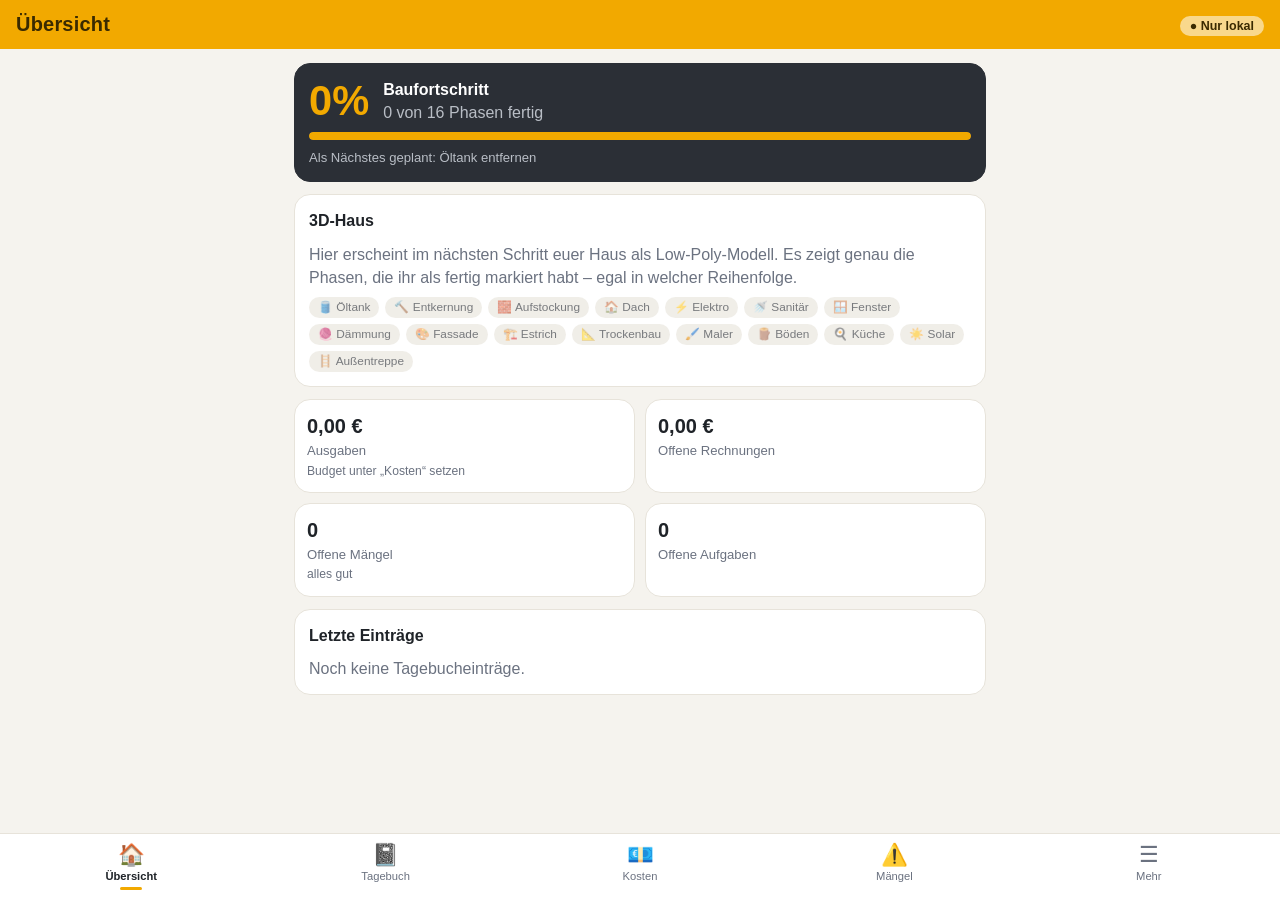
==== index.html @ 5629a8a5 "Add files via upload" ====
<!doctype html>
<html lang="de">
<head>
  <meta charset="utf-8">
  <meta name="viewport" content="width=device-width, initial-scale=1, viewport-fit=cover">
  <title>Bautagebuch</title>
  <meta name="theme-color" content="#f2a900">
  <meta name="description" content="Privates Bautagebuch mit Kosten, Mängeln, Fortschritt und Dokumenten">
  <link rel="manifest" href="manifest.webmanifest">
  <meta name="mobile-web-app-capable" content="yes">
  <meta name="apple-mobile-web-app-capable" content="yes">
  <meta name="apple-mobile-web-app-title" content="Bautagebuch">
  <meta name="apple-mobile-web-app-status-bar-style" content="default">
  <link rel="apple-touch-icon" href="icons/icon-180.png">
  <link rel="icon" type="image/png" href="icons/icon-192.png">
  <link rel="stylesheet" href="css/app.css">
</head>
<body>
  <div id="app"></div>
  <noscript>Diese App braucht JavaScript.</noscript>
  <script type="module" src="js/main.js"></script>
</body>
</html>
---- css/app.css ----
:root {
  --bg: #f5f3ee;
  --card: #ffffff;
  --ink: #1f2328;
  --muted: #6b7280;
  --line: #e7e3da;
  --accent: #f2a900;
  --accent-ink: #3a2a00;
  --dark: #2b2f36;
  --ok: #2e8b57;
  --warn: #c77700;
  --bad: #c0392b;
  --run: #2f6fb5;
  --radius: 16px;
  --tab: 64px;
  color-scheme: light dark;
}
@media (prefers-color-scheme: dark) {
  :root {
    --bg: #17181a;
    --card: #222428;
    --ink: #eceae4;
    --muted: #9aa0a8;
    --line: #34373d;
    --accent-ink: #1b1300;
    --dark: #0f1012;
  }
}
* { box-sizing: border-box; -webkit-tap-highlight-color: transparent; }
html { -webkit-text-size-adjust: 100%; }
body {
  margin: 0;
  background: var(--bg);
  color: var(--ink);
  font: 16px/1.45 -apple-system, BlinkMacSystemFont, "Segoe UI", Roboto, "Helvetica Neue", Arial, sans-serif;
}
h1, h2, h3, p { margin: 0; }
h3 { font-size: 1rem; font-weight: 650; }
button { font: inherit; color: inherit; cursor: pointer; }
a { color: inherit; text-decoration: none; }
.muted { color: var(--muted); }
.small { font-size: .82rem; }
.center { text-align: center; }

/* Rahmen */
.topbar {
  position: sticky; top: 0; z-index: 10;
  display: flex; align-items: center; justify-content: space-between; gap: 12px;
  padding: calc(env(safe-area-inset-top) + 10px) 16px 10px;
  background: var(--accent); color: var(--accent-ink);
}
.topbar h1 { font-size: 1.25rem; font-weight: 750; letter-spacing: .2px; }
.sync-btn { background: transparent; border: 0; padding: 0; }
main { max-width: 720px; margin: 0 auto; padding: 14px 14px calc(var(--tab) + env(safe-area-inset-bottom) + 90px); }
.view { display: flex; flex-direction: column; gap: 12px; }
.tabbar {
  position: fixed; left: 0; right: 0; bottom: 0; z-index: 10;
  display: flex; justify-content: space-around;
  padding: 6px 4px calc(env(safe-area-inset-bottom) + 6px);
  background: var(--card); border-top: 1px solid var(--line);
}
.tabbar a, .tabbar button {
  flex: 1; display: flex; flex-direction: column; align-items: center; gap: 2px;
  background: none; border: 0; font-size: .7rem; color: var(--muted); padding: 4px 0; border-radius: 10px;
}
.tabbar .ic { font-size: 1.35rem; line-height: 1; }
.tabbar .on { color: var(--ink); font-weight: 650; }
.tabbar .on .ic { filter: none; }
.tabbar .on::after { content: ""; width: 22px; height: 3px; border-radius: 3px; background: var(--accent); margin-top: 1px; }

/* Karten */
.card { background: var(--card); border: 1px solid var(--line); border-radius: var(--radius); padding: 14px; display: flex; flex-direction: column; gap: 8px; }
.card h3 { margin-bottom: 2px; }
.entry { cursor: pointer; }
.entry-top, .split { display: flex; justify-content: space-between; align-items: center; gap: 10px; }
.split h3 { flex: 1; }
.amount { white-space: nowrap; }
.clamp { display: -webkit-box; -webkit-line-clamp: 3; -webkit-box-orient: vertical; overflow: hidden; white-space: pre-line; }
.line { display: flex; justify-content: space-between; gap: 10px; padding: 6px 0; border-top: 1px solid var(--line); }
.line:first-of-type { border-top: 0; }
.hero { background: var(--dark); color: #fff; border-color: var(--dark); }
.hero .muted { color: #b9bec6; }
.hero-top { display: flex; align-items: center; gap: 14px; }
.pct { font-size: 2.6rem; font-weight: 800; color: var(--accent); line-height: 1; }
.hero-t { font-weight: 650; }

/* Fortschrittsbalken */
.bar { height: 8px; border-radius: 8px; background: var(--line); overflow: hidden; }
.bar > div { height: 100%; background: var(--accent); border-radius: 8px; transition: width .3s; }
.hero .bar { background: #4a4f58; }
.brow { display: grid; grid-template-columns: 1fr auto; gap: 2px 10px; }
.brow .bar { grid-column: 1 / -1; height: 6px; }

/* Chips und Pillen */
.chips { display: flex; flex-wrap: wrap; gap: 6px; }
.chip { display: inline-block; padding: 2px 9px; border-radius: 99px; font-size: .74rem; background: var(--line); color: var(--ink); white-space: nowrap; }
.chip.done, .cs-bezahlt, .ds-behoben, .ds-abgenommen, .phs-fertig { background: #dff1e6; color: #1e6b41; }
.chip.run, .phs-laeuft, .cs-offen, .ds-klaerung { background: #dce9f7; color: #1f4f85; }
.cs-angebot { background: #efe7d2; color: #6b5200; }
.ds-offen { background: #fadfdb; color: #9b2b1f; }
.chip.dim { opacity: .6; }
.hero .chip.run { background: #1d3550; color: #cfe3fa; }
@media (prefers-color-scheme: dark) {
  .chip.done, .cs-bezahlt, .ds-behoben, .ds-abgenommen, .phs-fertig { background: #1f3a2b; color: #9fdcb9; }
  .chip.run, .phs-laeuft, .cs-offen, .ds-klaerung { background: #1d3550; color: #b9d7f5; }
  .cs-angebot { background: #3b3320; color: #e7d391; }
  .ds-offen { background: #4a2420; color: #f5b5ac; }
}
.pills { display: flex; gap: 8px; overflow-x: auto; padding-bottom: 2px; scrollbar-width: none; }
.pills::-webkit-scrollbar { display: none; }
.pill { border: 1px solid var(--line); background: var(--card); border-radius: 99px; padding: 6px 14px; white-space: nowrap; font-size: .9rem; }
.pill.on { background: var(--ink); color: var(--bg); border-color: var(--ink); }
.seg { display: flex; gap: 8px; }
.seg .pill { flex: 1; }

/* Kennzahlen */
.stats { display: grid; grid-template-columns: 1fr 1fr; gap: 10px; }
.stat { background: var(--card); border: 1px solid var(--line); border-radius: var(--radius); padding: 12px; text-align: left; }
.stat-v { font-size: 1.25rem; font-weight: 750; }
.stat-l { color: var(--muted); font-size: .82rem; }
.stat-s { font-size: .76rem; color: var(--muted); margin-top: 2px; }
.stat.warn .stat-v { color: var(--warn); }
.stat.bad .stat-v, .stat.bad .stat-s { color: var(--bad); }
.btn-stat { cursor: pointer; }

/* Filter */
.filters { display: grid; grid-template-columns: 1fr 1fr; gap: 10px; }

/* Formulare */
input, select, textarea {
  width: 100%; font: inherit; color: var(--ink); background: var(--bg);
  border: 1px solid var(--line); border-radius: 12px; padding: 10px 12px; min-height: 44px;
}
textarea { resize: vertical; }
input[type="checkbox"] { width: 22px; height: 22px; min-height: 0; accent-color: var(--accent); }
input[type="range"] { padding: 0; accent-color: var(--accent); }
.field { display: flex; flex-direction: column; gap: 4px; }
.lbl { font-size: .8rem; color: var(--muted); font-weight: 600; }
.hint { font-size: .78rem; color: var(--muted); }
.btn { border: 1px solid var(--line); background: var(--card); border-radius: 12px; padding: 10px 14px; min-height: 44px; font-weight: 600; }
.btn.primary { background: var(--accent); border-color: var(--accent); color: var(--accent-ink); }
.btn.danger { color: var(--bad); border-color: var(--bad); background: transparent; }
.btn.block { width: 100%; margin-top: 6px; }
.btn-text { background: none; border: 0; padding: 8px; color: var(--ink); }
.btn-text.strong { font-weight: 750; }
.row { display: flex; gap: 8px; }
.row > * { flex: 1; }
.note { background: #fff4d6; color: #5c4300; border-radius: 12px; padding: 10px 12px; font-size: .9rem; }
.note.warn { background: #fde7c8; }
@media (prefers-color-scheme: dark) { .note { background: #3a3220; color: #f0d98f; } .note.warn { background: #3f2c14; color: #f2c78a; } }

/* Dialog / Sheet */
dialog { border: 0; padding: 0; color: var(--ink); background: var(--bg); }
dialog::backdrop { background: rgba(0, 0, 0, .45); }
dialog.sheet { width: 100%; max-width: 560px; height: 100%; max-height: 100%; margin: 0 auto; border-radius: 0; }
@media (min-width: 640px) { dialog.sheet { height: auto; max-height: 90vh; margin: 5vh auto; border-radius: var(--radius); } }
.sheet-form { display: flex; flex-direction: column; height: 100%; max-height: inherit; }
.sheet-head {
  display: grid; grid-template-columns: 1fr auto 1fr; align-items: center; gap: 6px;
  padding: calc(env(safe-area-inset-top) + 6px) 8px 6px; background: var(--card); border-bottom: 1px solid var(--line);
}
.sheet-head h2 { font-size: 1rem; text-align: center; }
.sheet-head .btn-text:first-child { justify-self: start; }
.sheet-head .btn-text:last-child, .sheet-head span:last-child { justify-self: end; }
.sheet-body { padding: 14px; overflow-y: auto; display: flex; flex-direction: column; gap: 12px; flex: 1; padding-bottom: calc(env(safe-area-inset-bottom) + 24px); }
dialog.more { max-width: 420px; height: auto; margin: auto auto 0; border-radius: var(--radius) var(--radius) 0 0; }
.more-item { display: flex; gap: 12px; align-items: center; padding: 14px 6px; border-bottom: 1px solid var(--line); font-size: 1.05rem; }

/* Fotos */
.thumbs { display: flex; flex-wrap: wrap; gap: 8px; }
.thumb { position: relative; width: 84px; height: 84px; border-radius: 12px; overflow: hidden; background: var(--line); cursor: zoom-in; }
.thumbs.small .thumb { width: 64px; height: 64px; border-radius: 10px; }
.thumb-img { width: 100%; height: 100%; object-fit: cover; display: block; min-height: 0; padding: 0; border: 0; border-radius: 0; }
.thumb-img.missing { background: repeating-linear-gradient(45deg, var(--line), var(--line) 6px, transparent 6px, transparent 12px); }
.thumb .x { position: absolute; top: 3px; right: 3px; width: 24px; height: 24px; border-radius: 50%; border: 0; background: rgba(0, 0, 0, .65); color: #fff; line-height: 1; font-size: 1rem; }
.photofield { display: flex; flex-direction: column; gap: 8px; }
dialog.lightbox { width: 100vw; height: 100vh; max-width: none; max-height: none; background: #000; display: flex; align-items: center; justify-content: center; }
dialog.lightbox[open] { display: flex; }
.lightbox img { max-width: 100%; max-height: 100%; object-fit: contain; }
.lb-close { position: absolute; top: calc(env(safe-area-inset-top) + 12px); right: 14px; width: 40px; height: 40px; border-radius: 50%; border: 0; background: rgba(255, 255, 255, .2); color: #fff; font-size: 1.5rem; }

/* Aufgaben, Planung, Dokumente */
.quickadd { display: flex; gap: 8px; }
.todo { display: flex; gap: 12px; align-items: flex-start; padding: 10px 0; border-top: 1px solid var(--line); }
.todo:first-child { border-top: 0; }
.todo.done .todo-t { text-decoration: line-through; opacity: .55; }
.todo-t { flex: 1; cursor: pointer; }
.phase { flex-direction: row; align-items: center; gap: 10px; }
.phase-main { flex: 1; display: flex; flex-direction: column; gap: 6px; cursor: pointer; min-width: 0; }
.ps-fertig { opacity: .85; }
.movers { display: flex; flex-direction: column; gap: 4px; }
.mv { width: 36px; height: 32px; border: 1px solid var(--line); background: var(--bg); border-radius: 9px; font-size: .75rem; }
.mv:disabled { opacity: .3; }
.doc { display: flex; align-items: center; gap: 12px; padding: 10px 0; border-top: 1px solid var(--line); }
.doc:first-child { border-top: 0; }
.doc-i { font-size: 1.6rem; cursor: pointer; }
.doc-t { flex: 1; min-width: 0; cursor: pointer; overflow-wrap: anywhere; }

/* Sonstiges */
.fab {
  position: fixed; right: 18px; bottom: calc(var(--tab) + env(safe-area-inset-bottom) + 18px); z-index: 9;
  width: 58px; height: 58px; border-radius: 50%; border: 0; font-size: 2rem; line-height: 1;
  background: var(--accent); color: var(--accent-ink); box-shadow: 0 6px 18px rgba(0, 0, 0, .28);
}
.empty { text-align: center; padding: 40px 20px; display: flex; flex-direction: column; gap: 6px; align-items: center; }
.empty-i { font-size: 2.4rem; }
.sync { font-size: .78rem; font-weight: 650; padding: 3px 10px; border-radius: 99px; background: rgba(255, 255, 255, .55); color: #3a2a00; white-space: nowrap; }
.card .sync { background: var(--line); color: var(--ink); }
.sync.ok { color: #1e6b41; } .sync.warn { color: #8a5200; } .sync.bad { color: #9b2b1f; }
.syncline { display: flex; gap: 10px; align-items: center; flex-wrap: wrap; }
.toast {
  position: fixed; left: 50%; transform: translateX(-50%); bottom: calc(var(--tab) + env(safe-area-inset-bottom) + 84px);
  max-width: min(92vw, 520px); z-index: 100; background: #202124; color: #fff; padding: 10px 16px; border-radius: 12px; font-size: .92rem;
  box-shadow: 0 6px 20px rgba(0, 0, 0, .35);
}
dialog[open] ~ .toast { bottom: 24px; }
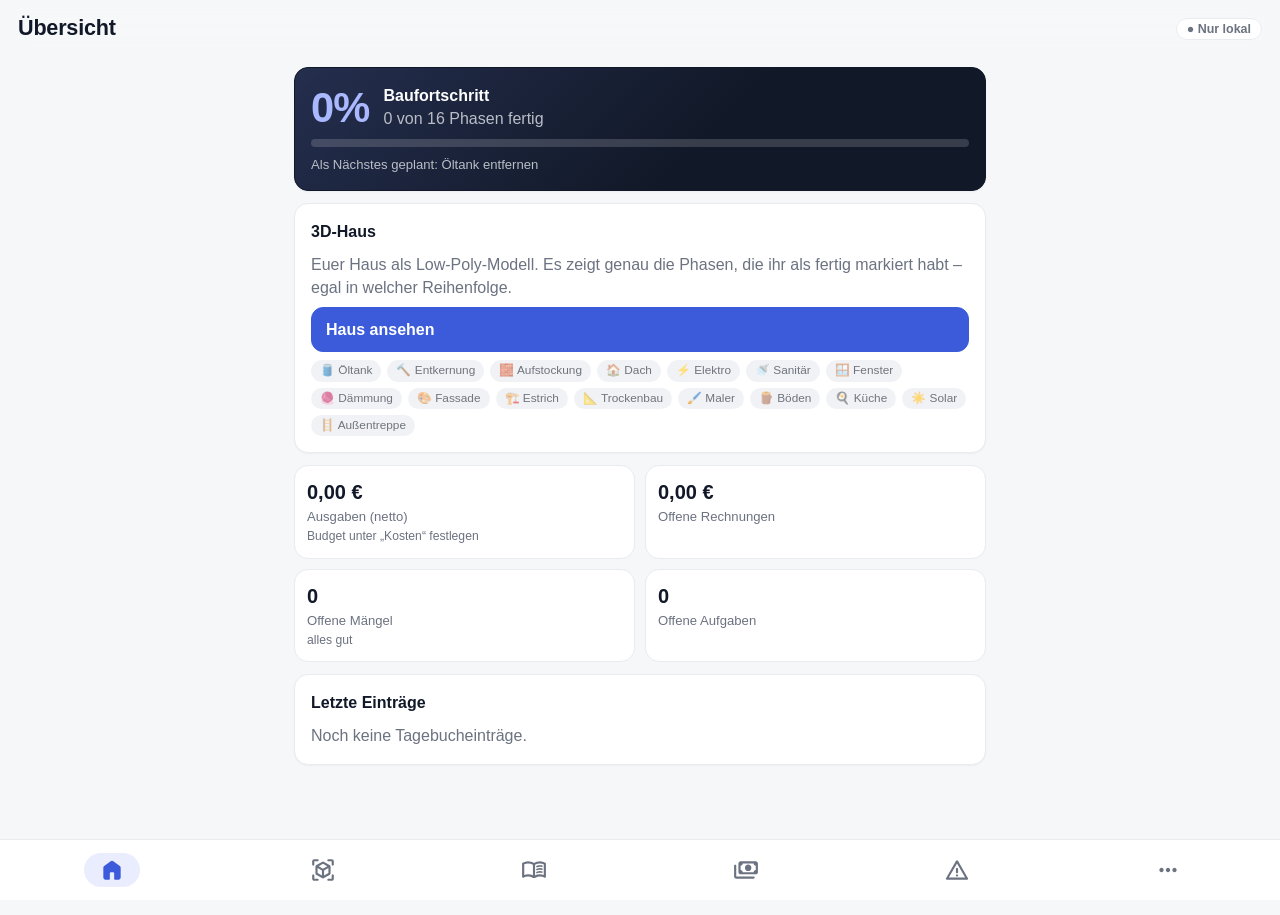
==== commit 58626cf4: "Budget in Teilen, Förderungen bei Rechnungen, neue Gewerke, Material-Icons in der Tab-Leiste, cleane" ====
--- a/index.html
+++ b/index.html
@@ -4,7 +4,7 @@
   <meta charset="utf-8">
   <meta name="viewport" content="width=device-width, initial-scale=1, viewport-fit=cover">
   <title>Bautagebuch</title>
-  <meta name="theme-color" content="#f2a900">
+  <meta name="theme-color" content="#f6f7f9">
   <meta name="description" content="Privates Bautagebuch mit Kosten, Mängeln, Fortschritt und Dokumenten">
   <link rel="manifest" href="manifest.webmanifest">
   <meta name="mobile-web-app-capable" content="yes">
--- a/css/app.css
+++ b/css/app.css
@@ -1,30 +1,56 @@
 :root {
-  --bg: #f5f3ee;
+  --bg: #f6f7f9;
   --card: #ffffff;
-  --ink: #1f2328;
+  --ink: #111827;
   --muted: #6b7280;
-  --line: #e7e3da;
-  --accent: #f2a900;
-  --accent-ink: #3a2a00;
-  --dark: #2b2f36;
-  --ok: #2e8b57;
-  --warn: #c77700;
-  --bad: #c0392b;
-  --run: #2f6fb5;
-  --radius: 16px;
-  --tab: 64px;
-  color-scheme: light dark;
+  --line: #e9ebef;
+  --accent: #3b5bdb;
+  --accent-ink: #ffffff;
+  --accent-soft: #e9edfd;
+  --dark: #111827;
+  --ok: #1f9d63;
+  --warn: #b7791f;
+  --bad: #d64545;
+  --run: #3b5bdb;
+  --chip-done-bg: #e3f5ec; --chip-done-fg: #17744a;
+  --chip-run-bg: #e9edfd;  --chip-run-fg: #2c47b5;
+  --chip-offer-bg: #f1f2f5; --chip-offer-fg: #4b5563;
+  --chip-bad-bg: #fde8e8;  --chip-bad-fg: #a63232;
+  --chip-sub-bg: #fdf3dc; --chip-sub-fg: #8a5a0b;
+  --note-bg: #eef1fd; --note-fg: #2c3a7a;
+  --note-warn-bg: #fdf3dc; --note-warn-fg: #6b4a0b;
+  --ok-ink: #17744a; --warn-ink: #8a5a0b; --bad-ink: #a63232;
+  --radius: 14px;
+  --tab: 60px;
+  color-scheme: light;
 }
 @media (prefers-color-scheme: dark) {
-  :root {
-    --bg: #17181a;
-    --card: #222428;
-    --ink: #eceae4;
-    --muted: #9aa0a8;
-    --line: #34373d;
-    --accent-ink: #1b1300;
-    --dark: #0f1012;
+  :root:not([data-theme="light"]) {
+    --bg: #0d0f14; --card: #161a21; --ink: #eceff4; --muted: #8b93a1; --line: #242934;
+    --accent: #7c93ff; --accent-ink: #0b1020; --accent-soft: #1d2440; --dark: #0a0c10;
+    --chip-done-bg: #17342a; --chip-done-fg: #8fdcb4;
+    --chip-run-bg: #1d2440;  --chip-run-fg: #b6c3ff;
+    --chip-offer-bg: #232833; --chip-offer-fg: #b4bcc9;
+    --chip-bad-bg: #3a1f22;  --chip-bad-fg: #f3a9a9;
+    --chip-sub-bg: #382d16; --chip-sub-fg: #f1cf8b;
+    --note-bg: #1d2440; --note-fg: #c4cffb;
+    --note-warn-bg: #382d16; --note-warn-fg: #f1cf8b;
+    --ok-ink: #8fdcb4; --warn-ink: #f1cf8b; --bad-ink: #f3a9a9;
+    color-scheme: dark;
   }
+}
+:root[data-theme="dark"] {
+  --bg: #0d0f14; --card: #161a21; --ink: #eceff4; --muted: #8b93a1; --line: #242934;
+  --accent: #7c93ff; --accent-ink: #0b1020; --accent-soft: #1d2440; --dark: #0a0c10;
+  --chip-done-bg: #17342a; --chip-done-fg: #8fdcb4;
+  --chip-run-bg: #1d2440;  --chip-run-fg: #b6c3ff;
+  --chip-offer-bg: #232833; --chip-offer-fg: #b4bcc9;
+  --chip-bad-bg: #3a1f22;  --chip-bad-fg: #f3a9a9;
+  --chip-sub-bg: #382d16; --chip-sub-fg: #f1cf8b;
+  --note-bg: #1d2440; --note-fg: #c4cffb;
+  --note-warn-bg: #382d16; --note-warn-fg: #f1cf8b;
+  --ok-ink: #8fdcb4; --warn-ink: #f1cf8b; --bad-ink: #f3a9a9;
+  color-scheme: dark;
 }
 * { box-sizing: border-box; -webkit-tap-highlight-color: transparent; }
 html { -webkit-text-size-adjust: 100%; }
@@ -46,30 +72,35 @@
 .topbar {
   position: sticky; top: 0; z-index: 10;
   display: flex; align-items: center; justify-content: space-between; gap: 12px;
-  padding: calc(env(safe-area-inset-top) + 10px) 16px 10px;
-  background: var(--accent); color: var(--accent-ink);
-}
-.topbar h1 { font-size: 1.25rem; font-weight: 750; letter-spacing: .2px; }
+  padding: calc(env(safe-area-inset-top) + 12px) 18px 10px;
+  background: color-mix(in srgb, var(--bg) 88%, transparent); color: var(--ink);
+  -webkit-backdrop-filter: saturate(1.4) blur(14px); backdrop-filter: saturate(1.4) blur(14px);
+}
+.topbar h1 { font-size: 1.35rem; font-weight: 700; letter-spacing: -.01em; }
 .sync-btn { background: transparent; border: 0; padding: 0; }
 main { max-width: 720px; margin: 0 auto; padding: 14px 14px calc(var(--tab) + env(safe-area-inset-bottom) + 90px); }
 .view { display: flex; flex-direction: column; gap: 12px; }
 .tabbar {
   position: fixed; left: 0; right: 0; bottom: 0; z-index: 10;
   display: flex; justify-content: space-around;
-  padding: 6px 4px calc(env(safe-area-inset-bottom) + 6px);
-  background: var(--card); border-top: 1px solid var(--line);
+  padding: 6px 6px calc(env(safe-area-inset-bottom) + 6px);
+  background: color-mix(in srgb, var(--card) 92%, transparent); border-top: 1px solid var(--line);
+  -webkit-backdrop-filter: saturate(1.4) blur(14px); backdrop-filter: saturate(1.4) blur(14px);
 }
 .tabbar a, .tabbar button {
-  flex: 1; display: flex; flex-direction: column; align-items: center; gap: 2px;
-  background: none; border: 0; font-size: .7rem; color: var(--muted); padding: 4px 0; border-radius: 10px;
-}
-.tabbar .ic { font-size: 1.35rem; line-height: 1; }
-.tabbar .on { color: var(--ink); font-weight: 650; }
-.tabbar .on .ic { filter: none; }
-.tabbar .on::after { content: ""; width: 22px; height: 3px; border-radius: 3px; background: var(--accent); margin-top: 1px; }
+  flex: 1; display: flex; align-items: center; justify-content: center;
+  background: none; border: 0; color: var(--muted); padding: 2px 0; min-height: 48px;
+}
+.tabbar .ic { display: grid; place-items: center; width: 56px; height: 34px; border-radius: 99px; transition: background .15s, color .15s; }
+.tabbar .mi { display: block; }
+.tabbar .on { color: var(--accent); }
+.tabbar .on .ic { background: var(--accent-soft); }
+.mi { flex: none; }
+.more-item .mi { color: var(--muted); }
+[hidden] { display: none !important; }
 
 /* Karten */
-.card { background: var(--card); border: 1px solid var(--line); border-radius: var(--radius); padding: 14px; display: flex; flex-direction: column; gap: 8px; }
+.card { background: var(--card); border: 1px solid var(--line); border-radius: var(--radius); padding: 16px; display: flex; flex-direction: column; gap: 8px; box-shadow: 0 1px 2px rgba(16, 24, 40, .04); }
 .card h3 { margin-bottom: 2px; }
 .entry { cursor: pointer; }
 .entry-top, .split { display: flex; justify-content: space-between; align-items: center; gap: 10px; }
@@ -78,34 +109,30 @@
 .clamp { display: -webkit-box; -webkit-line-clamp: 3; -webkit-box-orient: vertical; overflow: hidden; white-space: pre-line; }
 .line { display: flex; justify-content: space-between; gap: 10px; padding: 6px 0; border-top: 1px solid var(--line); }
 .line:first-of-type { border-top: 0; }
-.hero { background: var(--dark); color: #fff; border-color: var(--dark); }
+.hero { background: var(--dark); color: #fff; border-color: var(--dark); background-image: linear-gradient(135deg, rgba(124, 147, 255, .18), transparent 60%); }
 .hero .muted { color: #b9bec6; }
 .hero-top { display: flex; align-items: center; gap: 14px; }
-.pct { font-size: 2.6rem; font-weight: 800; color: var(--accent); line-height: 1; }
+.pct { font-size: 2.6rem; font-weight: 700; color: #aab9ff; line-height: 1; letter-spacing: -.02em; }
 .hero-t { font-weight: 650; }
 
 /* Fortschrittsbalken */
 .bar { height: 8px; border-radius: 8px; background: var(--line); overflow: hidden; }
 .bar > div { height: 100%; background: var(--accent); border-radius: 8px; transition: width .3s; }
-.hero .bar { background: #4a4f58; }
+.hero .bar { background: rgba(255, 255, 255, .16); }
+.hero .bar > div { background: #aab9ff; }
 .brow { display: grid; grid-template-columns: 1fr auto; gap: 2px 10px; }
 .brow .bar { grid-column: 1 / -1; height: 6px; }
 
 /* Chips und Pillen */
 .chips { display: flex; flex-wrap: wrap; gap: 6px; }
 .chip { display: inline-block; padding: 2px 9px; border-radius: 99px; font-size: .74rem; background: var(--line); color: var(--ink); white-space: nowrap; }
-.chip.done, .cs-bezahlt, .ds-behoben, .ds-abgenommen, .phs-fertig { background: #dff1e6; color: #1e6b41; }
-.chip.run, .phs-laeuft, .cs-offen, .ds-klaerung { background: #dce9f7; color: #1f4f85; }
-.cs-angebot { background: #efe7d2; color: #6b5200; }
-.ds-offen { background: #fadfdb; color: #9b2b1f; }
+.chip.done, .cs-bezahlt, .ds-behoben, .ds-abgenommen, .phs-fertig { background: var(--chip-done-bg); color: var(--chip-done-fg); }
+.chip.run, .phs-laeuft, .cs-offen, .ds-klaerung { background: var(--chip-run-bg); color: var(--chip-run-fg); }
+.cs-angebot { background: var(--chip-offer-bg); color: var(--chip-offer-fg); }
+.ds-offen { background: var(--chip-bad-bg); color: var(--chip-bad-fg); }
 .chip.dim { opacity: .6; }
-.hero .chip.run { background: #1d3550; color: #cfe3fa; }
-@media (prefers-color-scheme: dark) {
-  .chip.done, .cs-bezahlt, .ds-behoben, .ds-abgenommen, .phs-fertig { background: #1f3a2b; color: #9fdcb9; }
-  .chip.run, .phs-laeuft, .cs-offen, .ds-klaerung { background: #1d3550; color: #b9d7f5; }
-  .cs-angebot { background: #3b3320; color: #e7d391; }
-  .ds-offen { background: #4a2420; color: #f5b5ac; }
-}
+.hero .chip.run { background: rgba(124, 147, 255, .22); color: #d6defd; }
+.chip.sub-open { background: var(--chip-sub-bg); color: var(--chip-sub-fg); }
 .pills { display: flex; gap: 8px; overflow-x: auto; padding-bottom: 2px; scrollbar-width: none; }
 .pills::-webkit-scrollbar { display: none; }
 .pill { border: 1px solid var(--line); background: var(--card); border-radius: 99px; padding: 6px 14px; white-space: nowrap; font-size: .9rem; }
@@ -139,15 +166,19 @@
 .hint { font-size: .78rem; color: var(--muted); }
 .btn { border: 1px solid var(--line); background: var(--card); border-radius: 12px; padding: 10px 14px; min-height: 44px; font-weight: 600; }
 .btn.primary { background: var(--accent); border-color: var(--accent); color: var(--accent-ink); }
+.budget { cursor: pointer; }
+.brows { display: flex; flex-direction: column; gap: 8px; }
+.prow { display: grid; grid-template-columns: 1fr 8.5rem 40px; gap: 8px; align-items: center; }
+.subbox { display: flex; flex-direction: column; gap: 10px; padding: 12px; border-radius: 12px; background: var(--accent-soft); }
+.subbox input { background: var(--card); }
 .btn.danger { color: var(--bad); border-color: var(--bad); background: transparent; }
 .btn.block { width: 100%; margin-top: 6px; }
 .btn-text { background: none; border: 0; padding: 8px; color: var(--ink); }
 .btn-text.strong { font-weight: 750; }
 .row { display: flex; gap: 8px; }
 .row > * { flex: 1; }
-.note { background: #fff4d6; color: #5c4300; border-radius: 12px; padding: 10px 12px; font-size: .9rem; }
-.note.warn { background: #fde7c8; }
-@media (prefers-color-scheme: dark) { .note { background: #3a3220; color: #f0d98f; } .note.warn { background: #3f2c14; color: #f2c78a; } }
+.note { background: var(--note-bg); color: var(--note-fg); border-radius: 12px; padding: 10px 12px; font-size: .9rem; }
+.note.warn { background: var(--note-warn-bg); color: var(--note-warn-fg); }
 
 /* Dialog / Sheet */
 dialog { border: 0; padding: 0; color: var(--ink); background: var(--bg); }
@@ -199,14 +230,16 @@
 /* Sonstiges */
 .fab {
   position: fixed; right: 18px; bottom: calc(var(--tab) + env(safe-area-inset-bottom) + 18px); z-index: 9;
-  width: 58px; height: 58px; border-radius: 50%; border: 0; font-size: 2rem; line-height: 1;
-  background: var(--accent); color: var(--accent-ink); box-shadow: 0 6px 18px rgba(0, 0, 0, .28);
+  width: 56px; height: 56px; border-radius: 18px; border: 0; display: grid; place-items: center;
+  background: var(--accent); color: var(--accent-ink); box-shadow: 0 8px 22px rgba(59, 91, 219, .35);
 }
 .empty { text-align: center; padding: 40px 20px; display: flex; flex-direction: column; gap: 6px; align-items: center; }
 .empty-i { font-size: 2.4rem; }
-.sync { font-size: .78rem; font-weight: 650; padding: 3px 10px; border-radius: 99px; background: rgba(255, 255, 255, .55); color: #3a2a00; white-space: nowrap; }
+.sync { font-size: .78rem; font-weight: 650; padding: 3px 10px; border-radius: 99px; white-space: nowrap; }
+.topbar .sync { background: var(--card); border: 1px solid var(--line); color: var(--muted); }
+.topbar .sync.ok { color: var(--ok-ink); } .topbar .sync.warn { color: var(--warn-ink); } .topbar .sync.bad { color: var(--bad-ink); }
 .card .sync { background: var(--line); color: var(--ink); }
-.sync.ok { color: #1e6b41; } .sync.warn { color: #8a5200; } .sync.bad { color: #9b2b1f; }
+.card .sync.ok { color: var(--ok-ink); } .card .sync.warn { color: var(--warn-ink); } .card .sync.bad { color: var(--bad-ink); }
 .syncline { display: flex; gap: 10px; align-items: center; flex-wrap: wrap; }
 .toast {
   position: fixed; left: 50%; transform: translateX(-50%); bottom: calc(var(--tab) + env(safe-area-inset-bottom) + 84px);
@@ -214,3 +247,24 @@
   box-shadow: 0 6px 20px rgba(0, 0, 0, .35);
 }
 dialog[open] ~ .toast { bottom: 24px; }
+
+/* ---------- Haus (3D) ---------- */
+.haus-card { padding: 10px; }
+.haus-bar { display: flex; gap: 8px; align-items: center; justify-content: space-between; margin-bottom: 8px; }
+.hsegs { display: flex; gap: 4px; background: var(--line); border-radius: 12px; padding: 3px; }
+.hsegs.floors { margin-bottom: 8px; overflow-x: auto; }
+.hseg { border: 0; background: transparent; color: var(--ink); border-radius: 9px; padding: 9px 14px; min-height: 40px; font-weight: 650; flex: 1 0 auto; }
+.hseg.on { background: var(--card); box-shadow: 0 1px 3px rgba(0,0,0,.18); }
+.haus-stage { position: relative; border-radius: 14px; overflow: hidden; background: #cfe6f5; }
+.haus-canvas { display: block; width: 100%; height: min(66vh, 560px); min-height: 340px; touch-action: none; }
+.haus-fail { position: absolute; inset: 0; display: grid; place-items: center; padding: 20px; text-align: center; background: var(--card); }
+.haus-status { min-height: 20px; padding: 6px 2px 0; }
+.haus-row { align-items: center; }
+.haus-row .ic { width: 28px; text-align: center; font-size: 20px; }
+.haus-row .grow { flex: 1; min-width: 0; }
+.haus-row .bar { margin-top: 4px; }
+.btn.small { min-height: 36px; padding: 6px 12px; font-size: 14px; }
+.check { display: flex; gap: 8px; align-items: center; margin-top: 10px; }
+
+.skip { position: absolute; right: 10px; bottom: 10px; background: rgba(255,255,255,.92); color: #222; }
+.skip[hidden] { display: none; }
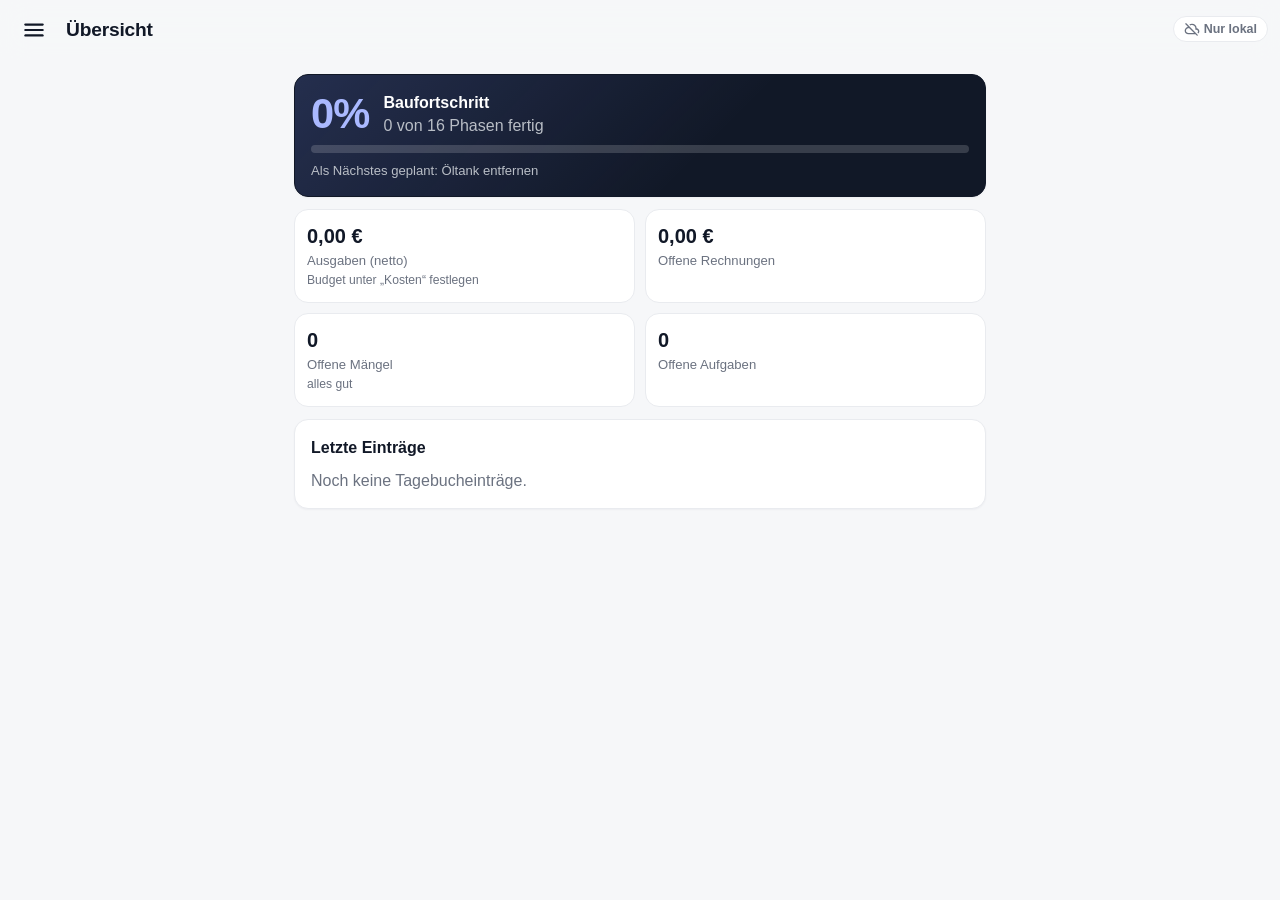
==== commit bcda2dd2: "Wischbare Diagramme, Hell/Dunkel/Browser-Darstellung in den Einstellungen Co-Authored-By: Claude Son" ====
--- a/index.html
+++ b/index.html
@@ -14,6 +14,7 @@
   <link rel="apple-touch-icon" href="icons/icon-180.png">
   <link rel="icon" type="image/png" href="icons/icon-192.png">
   <link rel="stylesheet" href="css/app.css">
+  <script>try{var t=localStorage.getItem('bt.theme');if(t==='light'||t==='dark')document.documentElement.setAttribute('data-theme',t)}catch(e){}</script>
 </head>
 <body>
   <div id="app"></div>
--- a/css/app.css
+++ b/css/app.css
@@ -21,7 +21,9 @@
   --note-warn-bg: #fdf3dc; --note-warn-fg: #6b4a0b;
   --ok-ink: #17744a; --warn-ink: #8a5a0b; --bad-ink: #a63232;
   --radius: 14px;
-  --tab: 60px;
+  --tab: 0px;
+  --viz-track:#e9ebef; --viz-surface:#ffffff; --viz-ref:#6b7280;
+  --viz-1:#2a78d6; --viz-2:#eb6834; --viz-3:#1baf7a; --viz-4:#eda100; --viz-5:#e87ba4; --viz-other:#9ca3af;
   color-scheme: light;
 }
 @media (prefers-color-scheme: dark) {
@@ -36,6 +38,8 @@
     --note-bg: #1d2440; --note-fg: #c4cffb;
     --note-warn-bg: #382d16; --note-warn-fg: #f1cf8b;
     --ok-ink: #8fdcb4; --warn-ink: #f1cf8b; --bad-ink: #f3a9a9;
+    --viz-track:#242934; --viz-surface:#161a21; --viz-ref:#8b93a1;
+    --viz-1:#3987e5; --viz-2:#d95926; --viz-3:#199e70; --viz-4:#c98500; --viz-5:#d55181; --viz-other:#6b7280;
     color-scheme: dark;
   }
 }
@@ -51,6 +55,8 @@
   --note-warn-bg: #382d16; --note-warn-fg: #f1cf8b;
   --ok-ink: #8fdcb4; --warn-ink: #f1cf8b; --bad-ink: #f3a9a9;
   color-scheme: dark;
+  --viz-track:#242934; --viz-surface:#161a21; --viz-ref:#8b93a1;
+  --viz-1:#3987e5; --viz-2:#d95926; --viz-3:#199e70; --viz-4:#c98500; --viz-5:#d55181; --viz-other:#6b7280;
 }
 * { box-sizing: border-box; -webkit-tap-highlight-color: transparent; }
 html { -webkit-text-size-adjust: 100%; }
@@ -71,8 +77,8 @@
 /* Rahmen */
 .topbar {
   position: sticky; top: 0; z-index: 10;
-  display: flex; align-items: center; justify-content: space-between; gap: 12px;
-  padding: calc(env(safe-area-inset-top) + 12px) 18px 10px;
+  display: flex; align-items: center; gap: 10px;
+  padding: calc(env(safe-area-inset-top) + 8px) 12px 8px;
   background: color-mix(in srgb, var(--bg) 88%, transparent); color: var(--ink);
   -webkit-backdrop-filter: saturate(1.4) blur(14px); backdrop-filter: saturate(1.4) blur(14px);
 }
@@ -80,21 +86,6 @@
 .sync-btn { background: transparent; border: 0; padding: 0; }
 main { max-width: 720px; margin: 0 auto; padding: 14px 14px calc(var(--tab) + env(safe-area-inset-bottom) + 90px); }
 .view { display: flex; flex-direction: column; gap: 12px; }
-.tabbar {
-  position: fixed; left: 0; right: 0; bottom: 0; z-index: 10;
-  display: flex; justify-content: space-around;
-  padding: 6px 6px calc(env(safe-area-inset-bottom) + 6px);
-  background: color-mix(in srgb, var(--card) 92%, transparent); border-top: 1px solid var(--line);
-  -webkit-backdrop-filter: saturate(1.4) blur(14px); backdrop-filter: saturate(1.4) blur(14px);
-}
-.tabbar a, .tabbar button {
-  flex: 1; display: flex; align-items: center; justify-content: center;
-  background: none; border: 0; color: var(--muted); padding: 2px 0; min-height: 48px;
-}
-.tabbar .ic { display: grid; place-items: center; width: 56px; height: 34px; border-radius: 99px; transition: background .15s, color .15s; }
-.tabbar .mi { display: block; }
-.tabbar .on { color: var(--accent); }
-.tabbar .on .ic { background: var(--accent-soft); }
 .mi { flex: none; }
 .more-item .mi { color: var(--muted); }
 [hidden] { display: none !important; }
@@ -268,3 +259,55 @@
 
 .skip { position: absolute; right: 10px; bottom: 10px; background: rgba(255,255,255,.92); color: #222; }
 .skip[hidden] { display: none; }
+
+/* Icons, Menü */
+.mi { vertical-align: -.2em; }
+.icon-btn { display: inline-grid; place-items: center; width: 44px; height: 44px; border: 0; border-radius: 12px; background: transparent; color: var(--ink); padding: 0; }
+.icon-btn:active { background: var(--accent-soft); }
+.icon-btn.small { width: 36px; height: 36px; color: var(--muted); }
+.icon-btn.small[aria-pressed="true"] { background: var(--accent-soft); color: var(--accent); }
+.topbar .title { flex: 1; font-size: 1.2rem; }
+.sync, .chip { display: inline-flex; align-items: center; gap: 4px; }
+.ph-title { display: inline-flex; align-items: center; gap: 8px; }
+.empty-i { color: var(--muted); }
+.hero .chip.done { background: var(--chip-done-bg); color: var(--chip-done-fg); }
+dialog.drawer { margin: 0; padding: 0; border: 0; width: min(320px, 86vw); max-width: none; height: 100dvh; max-height: none; background: var(--card); color: var(--ink); box-shadow: 8px 0 32px rgba(0,0,0,.2); }
+dialog.drawer::backdrop { background: rgba(10,12,16,.45); }
+.drawer-head { display: flex; align-items: center; justify-content: space-between; padding: calc(env(safe-area-inset-top) + 10px) 8px 10px 20px; font-size: 1.15rem; }
+.drawer-list { display: flex; flex-direction: column; gap: 2px; padding: 4px 10px calc(env(safe-area-inset-bottom) + 16px); }
+.drawer-item { display: flex; align-items: center; gap: 14px; padding: 13px 14px; border-radius: 12px; color: var(--muted); font-weight: 500; }
+.drawer-item.on { background: var(--accent-soft); color: var(--accent); font-weight: 650; }
+
+/* Auswertung */
+.view-inner { display: flex; flex-direction: column; gap: 12px; }
+.chart h3 { font-size: .95rem; }
+.viz { margin-top: 10px; }
+.viz-box { position: relative; }
+.viz-svg { width: 100%; height: auto; display: block; overflow: visible; }
+.donut-box { max-width: 230px; margin: 0 auto; }
+.viz-big { font-size: 20px; font-weight: 700; fill: var(--ink); }
+.viz-sub, .viz-axis { font-size: 10.5px; fill: var(--muted); }
+.viz-axis.strong { fill: var(--ink); }
+.viz-val { font-size: 11px; font-weight: 600; fill: var(--ink); }
+.viz-grid { stroke: var(--line); stroke-width: 1; }
+.viz-ref { stroke: var(--viz-ref); stroke-width: 1.5; stroke-dasharray: 5 4; }
+.viz-legend { list-style: none; margin: 10px 0 0; padding: 0; display: flex; flex-direction: column; gap: 6px; font-size: .88rem; }
+.viz-legend li { display: flex; align-items: center; gap: 8px; }
+.viz-legend .sw { width: 12px; height: 12px; border-radius: 4px; flex: none; }
+.viz-legend .lt { flex: 1; min-width: 0; overflow: hidden; text-overflow: ellipsis; white-space: nowrap; }
+.viz-legend .lv { color: var(--muted); font-variant-numeric: tabular-nums; }
+.viz-tip { position: absolute; transform: translateX(-50%); pointer-events: none; background: var(--ink); color: var(--bg); font-size: .78rem; padding: 5px 9px; border-radius: 8px; white-space: nowrap; z-index: 3; }
+.viz-warn { margin-top: 8px; color: var(--bad-ink); font-size: .88rem; display: flex; align-items: center; gap: 4px; }
+.viz-table { width: 100%; border-collapse: collapse; font-size: .9rem; }
+.viz-table th { text-align: left; font-weight: 500; padding: 7px 0; border-bottom: 1px solid var(--line); }
+.viz-table td { text-align: right; padding: 7px 0; border-bottom: 1px solid var(--line); font-variant-numeric: tabular-nums; }
+
+/* Wischbare Diagramme */
+.swipe { display: flex; gap: 12px; overflow-x: auto; scroll-snap-type: x mandatory; scrollbar-width: none; overscroll-behavior-x: contain; border-radius: var(--radius); }
+.swipe::-webkit-scrollbar { display: none; }
+.swipe > .card { flex: 0 0 100%; scroll-snap-align: center; min-width: 0; min-height: 360px; }
+.dots { display: flex; justify-content: center; gap: 4px; }
+.dot { width: 24px; height: 24px; border: 0; background: transparent; padding: 0; display: grid; place-items: center; }
+.dot::after { content: ''; width: 7px; height: 7px; border-radius: 99px; background: var(--line); transition: width .15s, background .15s; }
+.dot.on::after { width: 20px; background: var(--accent); }
+.seg .pill { display: inline-flex; align-items: center; justify-content: center; gap: 4px; }
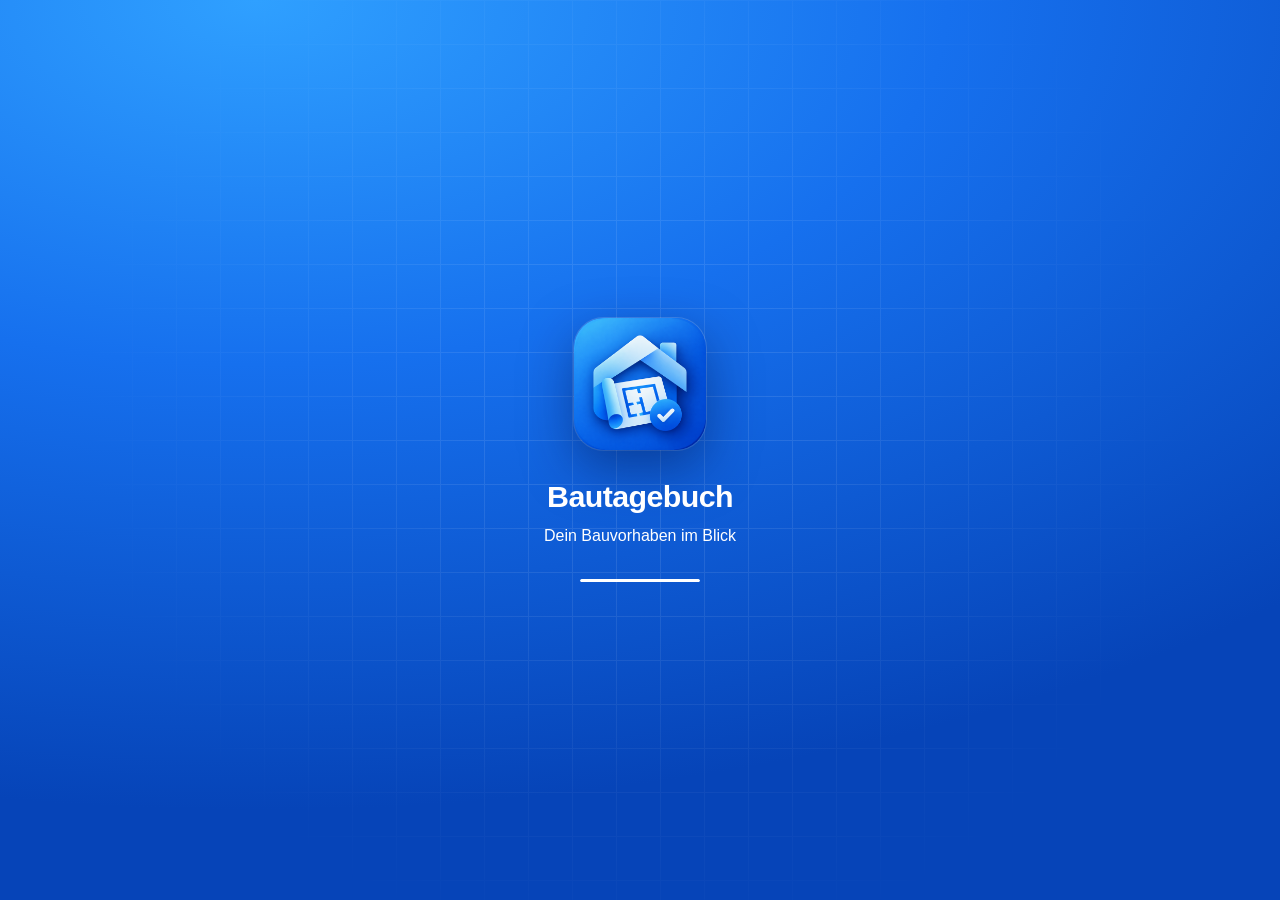
==== commit d4864be2: "Neues App-Icon und Startbildschirm (in den Einstellungen abschaltbar) Co-Authored-By: Claude Sonnet " ====
--- a/index.html
+++ b/index.html
@@ -12,11 +12,21 @@
   <meta name="apple-mobile-web-app-title" content="Bautagebuch">
   <meta name="apple-mobile-web-app-status-bar-style" content="default">
   <link rel="apple-touch-icon" href="icons/icon-180.png">
-  <link rel="icon" type="image/png" href="icons/icon-192.png">
+  <link rel="icon" type="image/png" sizes="32x32" href="icons/favicon-32.png">
+  <link rel="icon" type="image/png" sizes="192x192" href="icons/icon-192.png">
   <link rel="stylesheet" href="css/app.css">
-  <script>try{var t=localStorage.getItem('bt.theme');if(t==='light'||t==='dark')document.documentElement.setAttribute('data-theme',t)}catch(e){}</script>
+  <script>try{if(localStorage.getItem('bt.splash')==='off')document.documentElement.classList.add('no-splash')}catch(e){}try{var t=localStorage.getItem('bt.theme');if(t==='light'||t==='dark')document.documentElement.setAttribute('data-theme',t)}catch(e){}</script>
 </head>
 <body>
+  <div id="splash" aria-hidden="true">
+    <div class="sp-grid"></div>
+    <div class="sp-in">
+      <img class="sp-ic" src="icons/icon-512.png" width="132" height="132" alt="">
+      <div class="sp-t">Bautagebuch</div>
+      <div class="sp-s">Dein Bauvorhaben im Blick</div>
+      <div class="sp-bar"><i></i></div>
+    </div>
+  </div>
   <div id="app"></div>
   <noscript>Diese App braucht JavaScript.</noscript>
   <script type="module" src="js/main.js"></script>
--- a/css/app.css
+++ b/css/app.css
@@ -207,7 +207,7 @@
 .todo:first-child { border-top: 0; }
 .todo.done .todo-t { text-decoration: line-through; opacity: .55; }
 .todo-t { flex: 1; cursor: pointer; }
-.phase { flex-direction: row; align-items: center; gap: 10px; }
+.phase { flex-direction: row; flex-wrap: wrap; align-items: center; gap: 10px; }
 .phase-main { flex: 1; display: flex; flex-direction: column; gap: 6px; cursor: pointer; min-width: 0; }
 .ps-fertig { opacity: .85; }
 .movers { display: flex; flex-direction: column; gap: 4px; }
@@ -311,3 +311,162 @@
 .dot::after { content: ''; width: 7px; height: 7px; border-radius: 99px; background: var(--line); transition: width .15s, background .15s; }
 .dot.on::after { width: 20px; background: var(--accent); }
 .seg .pill { display: inline-flex; align-items: center; justify-content: center; gap: 4px; }
+
+/* Planung: Drag & Drop */
+.grip { align-self: stretch; display: grid; place-items: center; width: 40px; margin: -4px -6px -4px 0; border: 0; background: transparent; color: var(--muted); touch-action: none; cursor: grab; border-radius: 10px; }
+.phase.dragging { position: relative; z-index: 5; box-shadow: 0 12px 32px rgba(0,0,0,.22); transition: none; }
+.phase.dragging .grip { cursor: grabbing; color: var(--accent); }
+.phase.dragging, .phase.dragging * { user-select: none; -webkit-user-select: none; }
+
+.ph-todos { flex: 0 0 100%; border-top: 1px solid var(--line); padding-top: 4px; margin-top: 2px; }
+.ph-todo-list { padding-left: 4px; }
+.btn-text.small { font-size: .88rem; }
+body.is-dragging { user-select: none; -webkit-user-select: none; -webkit-touch-callout: none; cursor: grabbing; }
+.grip { -webkit-touch-callout: none; user-select: none; -webkit-user-select: none; }
+
+/* Wetter, Suche */
+.wx { display: flex; align-items: center; gap: 8px; flex-wrap: wrap; min-height: 40px; }
+.wx-s { display: inline-flex; align-items: center; gap: 6px; flex: 1; min-width: 0; }
+.res { display: flex; flex-direction: column; gap: 8px; margin-top: 8px; }
+.res .btn { text-align: left; justify-content: flex-start; }
+.hit { display: flex; gap: 12px; align-items: flex-start; padding: 10px 0; border-top: 1px solid var(--line); cursor: pointer; color: var(--ink); }
+.hit:first-child { border-top: 0; }
+.hit .mi { color: var(--muted); margin-top: 2px; }
+.hit-t { min-width: 0; }
+
+/* Finanzierung */
+.two { display: grid; grid-template-columns: 1fr 1fr; gap: 10px; }
+.sub { margin: 14px 0 2px; font-size: .95rem; }
+.ymrow { grid-template-columns: 1fr 1fr 36px; }
+.btnrow { display: flex; gap: 4px; justify-content: space-between; }
+.tablewrap { overflow-x: auto; }
+.viz-table.plan td, .viz-table.plan th { font-size: .82rem; white-space: nowrap; padding: 6px 4px; }
+.viz-table.plan thead th { color: var(--muted); font-weight: 500; text-align: right; }
+.viz-table.plan thead th:first-child, .viz-table.plan tbody th { text-align: left; }
+
+.brow .bl { display: inline-flex; align-items: center; gap: 6px; flex-wrap: wrap; }
+.brow.loanrow { cursor: pointer; }
+.brow.loanrow .bl { color: var(--accent); font-weight: 550; }
+.split .chip { flex: none; }
+
+/* Tagebuch: Wochenleiste, Karten, Detail */
+main.wide { max-width: 1200px; }
+.diary.wide { display: grid; grid-template-columns: minmax(0, 1fr) 400px; gap: 18px; align-items: start; }
+.diary .d-main { display: flex; flex-direction: column; gap: 12px; min-width: 0; }
+.diary .fab { position: fixed; }
+.d-side { position: sticky; top: 76px; max-height: calc(100dvh - 92px); overflow-y: auto; scrollbar-width: thin; padding-right: 2px; }
+.wk { padding: 10px 12px 12px; }
+.wk-nav { display: flex; align-items: center; gap: 4px; margin-bottom: 6px; }
+.wk-nav strong { flex: 1; text-align: center; font-size: .95rem; }
+.pill.small { padding: 4px 12px; font-size: .82rem; }
+.wk-days { display: grid; grid-template-columns: repeat(7, 1fr); gap: 4px; position: relative; }
+.wk-day { position: relative; display: flex; flex-direction: column; align-items: center; gap: 2px; padding: 6px 0 8px; border: 0; background: transparent; border-radius: 14px; color: var(--muted); }
+.wk-w { font-size: .75rem; text-transform: uppercase; letter-spacing: .04em; }
+.wk-n { width: 34px; height: 34px; display: grid; place-items: center; border-radius: 99px; font-weight: 650; color: var(--ink); font-size: 1rem; }
+.wk-day.sel { background: var(--accent-soft); }
+.wk-day.today .wk-n { background: var(--accent); color: var(--accent-ink); }
+.wk-day.today::after { content: ''; position: absolute; left: 50%; bottom: -6px; width: 2px; height: 8px; margin-left: -1px; background: var(--accent); border-radius: 2px; }
+.wk-dots { display: flex; gap: 3px; height: 8px; align-items: center; }
+.wk-dots i { width: 7px; height: 7px; border-radius: 99px; display: block; }
+.wk-dots b { font-size: .65rem; line-height: 1; color: var(--muted); }
+.dfilters { align-items: center; }
+.segmini { display: inline-flex; background: var(--card); border: 1px solid var(--line); border-radius: 99px; padding: 2px; flex: none; }
+.segmini button { border: 0; background: transparent; border-radius: 99px; padding: 5px 12px; font-size: .88rem; color: var(--muted); }
+.segmini button.on { background: var(--ink); color: var(--bg); }
+.pillsel { position: relative; display: inline-flex; align-items: center; gap: 6px; flex: none; border: 1px solid var(--line); background: var(--card); border-radius: 99px; padding: 0 12px; height: 34px; color: var(--muted); }
+.pillsel.on { background: var(--accent-soft); color: var(--accent); border-color: transparent; }
+.pillsel select { appearance: none; -webkit-appearance: none; border: 0; background: transparent; color: inherit; font: inherit; font-size: .88rem; padding: 0 4px 0 0; min-height: 0; height: 100%; outline: none; max-width: 160px; }
+.dgroup { display: flex; flex-direction: column; gap: 10px; }
+.dg-h { margin: 6px 4px 0; font-size: .85rem; font-weight: 650; color: var(--muted); display: flex; gap: 4px; align-items: baseline; }
+.dcard { position: relative; padding-left: 20px; cursor: pointer; overflow: hidden; display: flex; flex-direction: column; gap: 6px; }
+.dcard::before { content: ''; position: absolute; left: 0; top: 0; bottom: 0; width: 6px; background: color-mix(in srgb, var(--pc) 55%, var(--card)); }
+.dcard.sel { box-shadow: 0 0 0 2px var(--accent); }
+.dc-top { display: flex; justify-content: space-between; align-items: center; gap: 8px; }
+.dc-chips { display: flex; gap: 6px; flex-wrap: wrap; }
+.tchip { display: inline-flex; align-items: center; padding: 3px 11px; border-radius: 99px; font-size: .82rem; font-weight: 550; background: color-mix(in srgb, var(--pc) 16%, var(--card)); color: color-mix(in srgb, var(--pc) 72%, var(--ink)); }
+.tchip.plain { background: var(--bg); color: var(--muted); font-weight: 500; }
+.dc-foot { display: flex; align-items: center; gap: 12px; justify-content: space-between; }
+.dc-prog { flex: 1; display: flex; align-items: center; gap: 10px; }
+.dc-prog .bar { flex: 1; height: 6px; background: color-mix(in srgb, var(--pc) 18%, var(--card)); }
+.phs { display: inline-flex; align-items: center; gap: 4px; color: var(--muted); font-size: .82rem; }
+.ddetail { display: flex; flex-direction: column; gap: 12px; }
+.dd-head { display: flex; justify-content: space-between; align-items: flex-start; gap: 8px; }
+.dd-head h2 { font-size: 1.3rem; line-height: 1.2; }
+.gcard .center { text-align: center; }
+.gauge-box { max-width: 240px; margin: 4px auto 0; }
+.gauge-n { font-size: 26px; }
+.dlist { display: flex; flex-direction: column; }
+.drow { display: flex; justify-content: space-between; align-items: center; gap: 12px; padding: 10px 0; border-top: 1px solid var(--line); }
+.drow:first-child { border-top: 0; }
+.dl { font-weight: 650; }
+.dv { text-align: right; min-width: 0; }
+.avs { display: inline-flex; align-items: center; gap: 6px; flex-wrap: wrap; justify-content: flex-end; }
+.avatar { width: 28px; height: 28px; border-radius: 99px; display: inline-grid; place-items: center; color: #fff; font-size: .72rem; font-weight: 650; }
+.dtext { white-space: pre-wrap; margin-top: 4px; }
+
+/* Aufgaben-Abhängigkeiten */
+.todo.blocked .todo-t > div:first-child { opacity: .75; }
+.deps { display: flex; flex-wrap: wrap; gap: 6px; margin-top: 4px; }
+.dep { display: inline-flex; align-items: center; gap: 4px; font-size: 12px; padding: 2px 8px; border-radius: 999px; background: var(--surface-2, rgba(128,128,128,.14)); color: var(--muted); }
+.dep.wait { color: var(--warn-ink); background: color-mix(in srgb, var(--warn-ink) 14%, transparent); }
+.dep.warn { color: var(--bad-ink); background: color-mix(in srgb, var(--bad-ink) 12%, transparent); }
+.deplist { max-height: 180px; overflow: auto; border: 1px solid var(--line); border-radius: 10px; padding: 4px 10px; }
+.depopt { display: flex; gap: 10px; align-items: flex-start; padding: 8px 0; border-top: 1px solid var(--line); }
+.depopt:first-child { border-top: 0; }
+.depopt.done span { opacity: .55; text-decoration: line-through; }
+
+/* Handschrift */
+body.ink-open { overflow: hidden; }
+dialog.inkx { position: fixed; inset: 0; width: 100vw; height: 100vh; height: 100dvh; max-width: none; max-height: none; margin: 0; padding: 0; border: 0; border-radius: 0; background: var(--bg); color: var(--ink); overflow: hidden; }
+dialog.inkx[open] { display: flex; flex-direction: column; }
+.ink-bar { display: flex; flex-direction: column; gap: 2px; padding: max(8px, env(safe-area-inset-top)) 12px 8px; border-bottom: 1px solid var(--line); background: var(--card); }
+.ink-row { display: flex; flex-wrap: wrap; align-items: center; gap: 4px 12px; }
+.ink-g { display: flex; align-items: center; gap: 4px; }
+.ink-g.grow { flex: 1; }
+.ink-b { display: inline-flex; align-items: center; justify-content: center; gap: 4px; min-width: 40px; height: 40px; padding: 0 8px; border: 0; border-radius: 10px; background: transparent; color: var(--ink); cursor: pointer; }
+.ink-b.txt { font-size: .85rem; }
+.ink-b.on { background: color-mix(in srgb, var(--accent, #2563eb) 18%, transparent); color: var(--accent, #2563eb); }
+.ink-b:disabled { opacity: .3; cursor: default; }
+.ink-b[hidden] { display: none; }
+.ink-c { width: 28px; height: 28px; border-radius: 50%; border: 3px solid var(--card); background: var(--c); box-shadow: 0 0 0 1px var(--line); cursor: pointer; padding: 0; min-height: 0; }
+.ink-c.on { box-shadow: 0 0 0 2px var(--accent, #2563eb); }
+.ink-w { width: 36px; height: 36px; display: inline-flex; align-items: center; justify-content: center; border: 0; border-radius: 10px; background: transparent; cursor: pointer; padding: 0; min-height: 0; }
+.ink-w i { display: block; border-radius: 50%; background: var(--ink); }
+.ink-w.on { background: color-mix(in srgb, var(--accent, #2563eb) 18%, transparent); }
+.ink-sel { min-height: 40px; padding: 0 8px; border-radius: 10px; width: auto; }
+.ink-pg { min-width: 44px; text-align: center; font-variant-numeric: tabular-nums; font-size: .9rem; }
+.ink-done { display: inline-flex; align-items: center; gap: 4px; height: 40px; padding: 0 16px; border: 0; border-radius: 999px; background: var(--accent, #2563eb); color: #fff; font-weight: 600; cursor: pointer; }
+.ink-stage { flex: 1; overflow: auto; padding: 12px; background: color-mix(in srgb, var(--ink) 9%, var(--bg)); overscroll-behavior: contain; -webkit-overflow-scrolling: touch; }
+.ink-stage.loading { opacity: .5; pointer-events: none; }
+.ink-cv { display: block; margin: 0 auto; background: #fffdf8; box-shadow: 0 2px 14px rgba(0,0,0,.28); touch-action: none; user-select: none; -webkit-user-select: none; -webkit-touch-callout: none; border-radius: 4px; }
+.ink-list { display: grid; grid-template-columns: repeat(auto-fill, minmax(150px, 1fr)); gap: 10px; }
+.ink-th { position: relative; width: 112px; border-radius: 10px; overflow: hidden; background: #fffdf8; border: 1px solid var(--line); cursor: pointer; }
+.ink-th.big { width: auto; }
+.ink-prev { display: block; width: 100%; height: auto; max-height: 220px; object-fit: cover; object-position: top; min-height: 40px; padding: 0; border: 0; border-radius: 0; }
+.ink-prev.missing { height: 80px; background: repeating-linear-gradient(45deg, var(--line), var(--line) 6px, transparent 6px, transparent 12px); }
+.ink-tag { position: absolute; left: 4px; bottom: 4px; background: rgba(0,0,0,.6); color: #fff; border-radius: 999px; padding: 2px 6px; display: inline-flex; }
+.ink-th .x { position: absolute; top: 3px; right: 3px; width: 24px; height: 24px; border-radius: 50%; border: 0; background: rgba(0, 0, 0, .65); color: #fff; line-height: 1; font-size: 1rem; }
+.dc-ic { display: inline-flex; gap: 10px; }
+
+/* Startbildschirm */
+#splash { position: fixed; inset: 0; z-index: 5000; display: flex; align-items: center; justify-content: center; overflow: hidden; color: #fff; background: radial-gradient(120% 90% at 20% 0%, #2fa0ff 0%, #1670ee 45%, #0644b8 100%); transition: opacity .45s ease, transform .45s ease; }
+#splash.out { opacity: 0; transform: scale(1.04); pointer-events: none; }
+.no-splash #splash { display: none; }
+.sp-grid { position: absolute; inset: 0; opacity: .13; background-image: linear-gradient(#fff 1px, transparent 1px), linear-gradient(90deg, #fff 1px, transparent 1px); background-size: 44px 44px; -webkit-mask-image: radial-gradient(circle at 50% 45%, #000 0%, transparent 70%); mask-image: radial-gradient(circle at 50% 45%, #000 0%, transparent 70%); animation: sp-grid 1.6s ease-out both; }
+.sp-in { position: relative; display: flex; flex-direction: column; align-items: center; gap: 6px; padding: 24px; text-align: center; }
+.sp-ic { width: 132px; height: 132px; border-radius: 30px; box-shadow: 0 18px 50px rgba(2, 26, 90, .5), 0 0 0 1px rgba(255,255,255,.18); animation: sp-pop .8s cubic-bezier(.2, 1.3, .4, 1) both; }
+.sp-t { margin-top: 18px; font-size: 1.9rem; font-weight: 700; letter-spacing: -.02em; animation: sp-up .6s .35s ease-out both; }
+.sp-s { font-size: 1rem; opacity: .85; animation: sp-up .6s .5s ease-out both; }
+.sp-bar { margin-top: 26px; width: 120px; height: 3px; border-radius: 3px; background: rgba(255,255,255,.25); overflow: hidden; animation: sp-up .6s .6s ease-out both; }
+.sp-bar i { display: block; height: 100%; width: 100%; border-radius: 3px; background: #fff; transform-origin: left; animation: sp-load 1.2s .5s cubic-bezier(.4, 0, .2, 1) both; }
+@keyframes sp-pop { from { opacity: 0; transform: scale(.6) translateY(14px); } to { opacity: 1; transform: none; } }
+@keyframes sp-up { from { opacity: 0; transform: translateY(12px); } to { opacity: 1; transform: none; } }
+@keyframes sp-load { from { transform: scaleX(0); } to { transform: scaleX(1); } }
+@keyframes sp-grid { from { opacity: 0; transform: scale(1.15); } to { opacity: .13; transform: none; } }
+@media (prefers-reduced-motion: reduce) { #splash *, #splash { animation: none !important; transition-duration: .01s !important; } }
+
+.switch-row { display: flex; align-items: center; justify-content: space-between; gap: 12px; padding: 6px 0; cursor: pointer; }
+.switch-row input[type=checkbox] { appearance: none; -webkit-appearance: none; width: 50px; height: 30px; min-height: 0; padding: 0; border: 0; border-radius: 999px; background: var(--line); position: relative; flex: none; transition: background .2s; }
+.switch-row input[type=checkbox]::after { content: ''; position: absolute; top: 3px; left: 3px; width: 24px; height: 24px; border-radius: 50%; background: #fff; box-shadow: 0 1px 3px rgba(0,0,0,.35); transition: transform .2s; }
+.switch-row input[type=checkbox]:checked { background: var(--accent); }
+.switch-row input[type=checkbox]:checked::after { transform: translateX(20px); }
